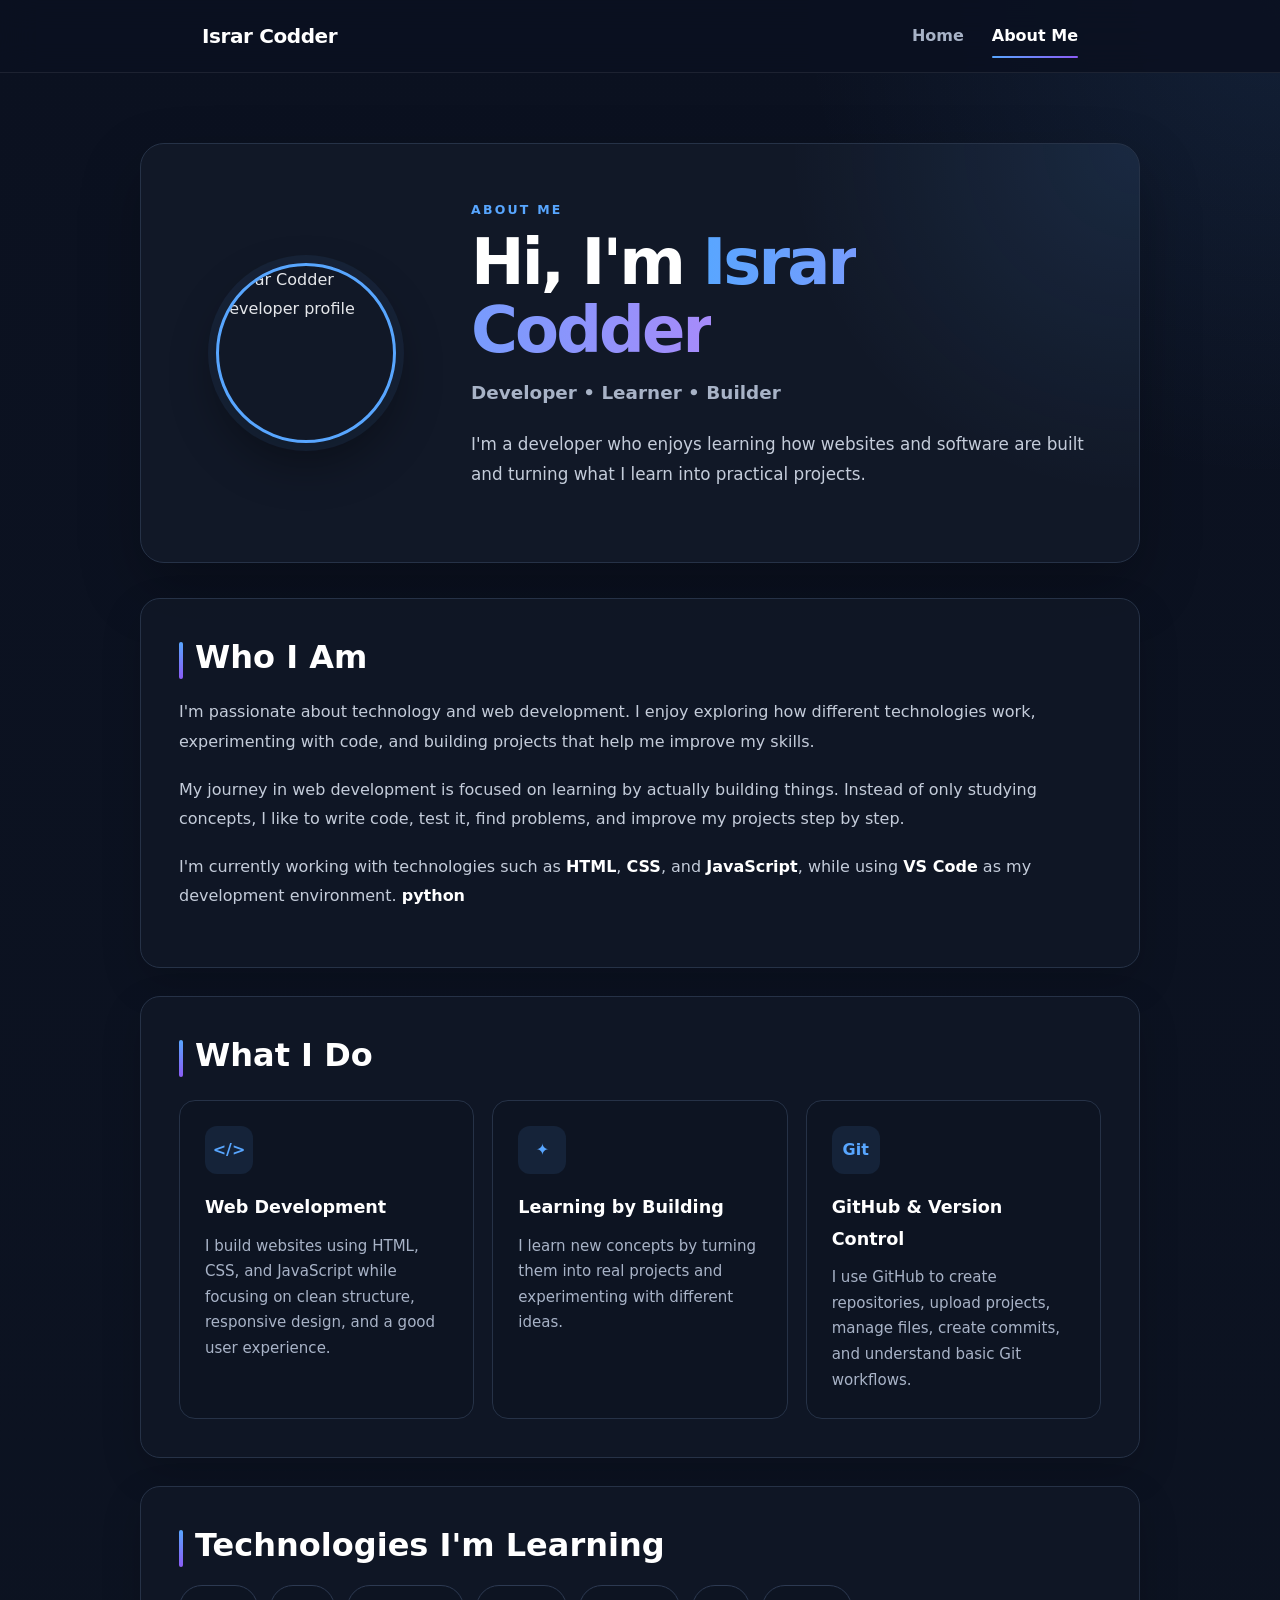
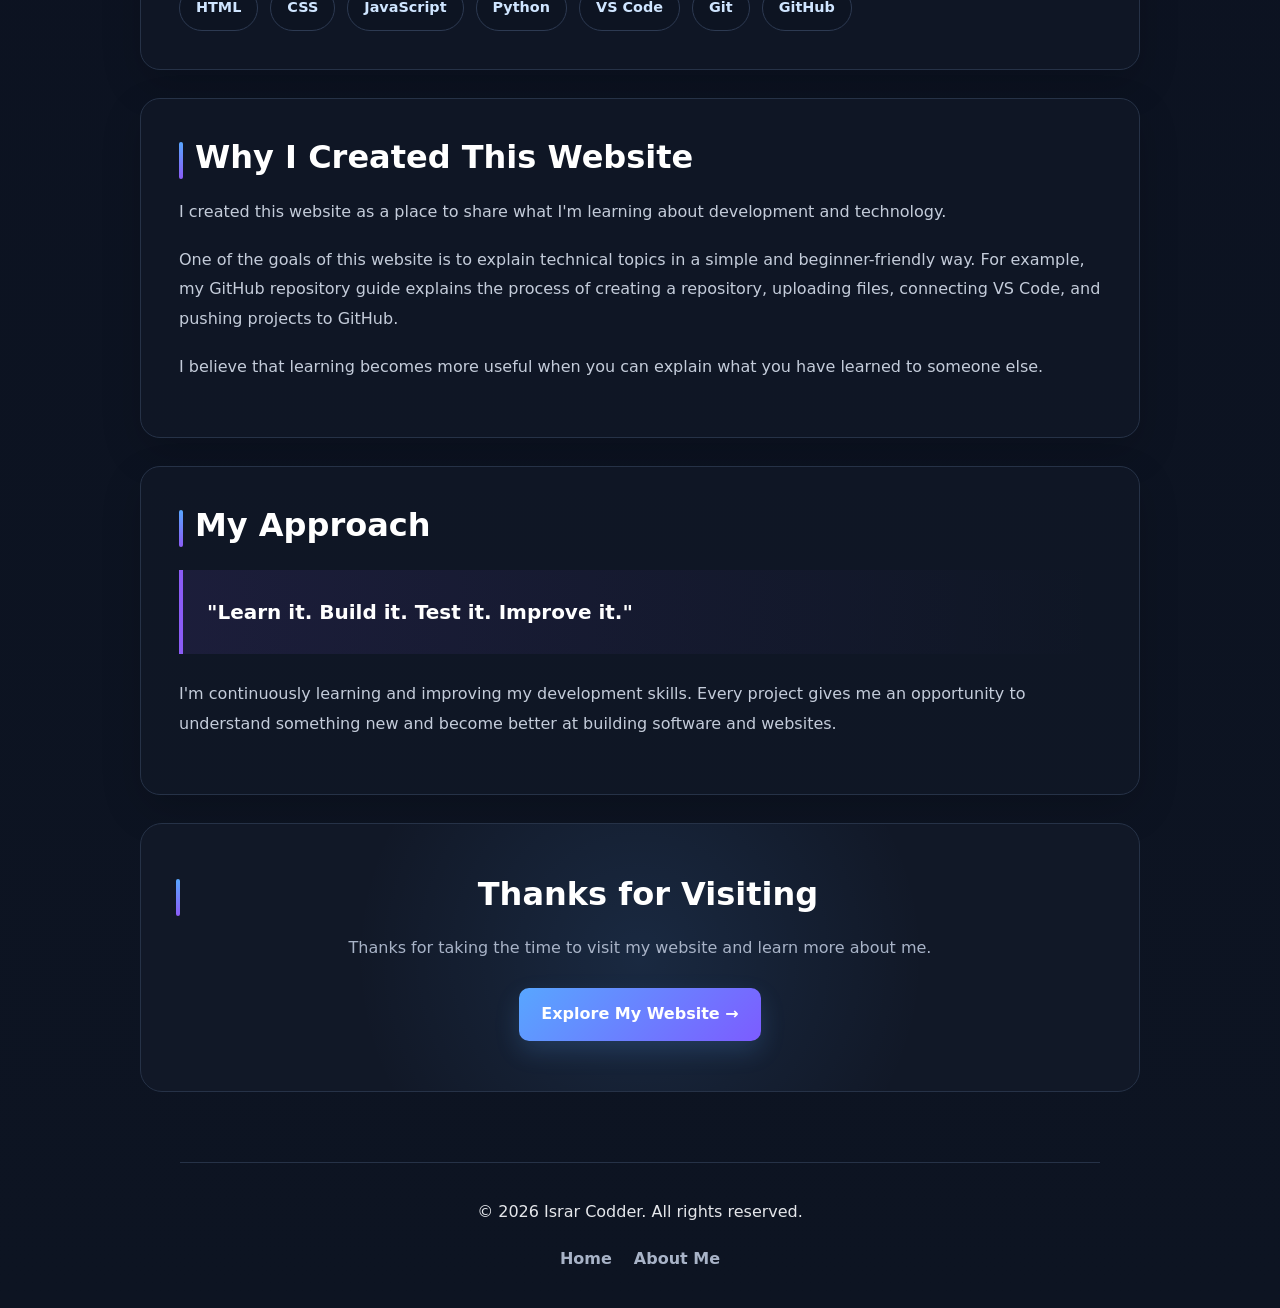
==== about.html @ b058d120 "Add files via upload" ====
<!DOCTYPE html>
<html lang="en">

<head>
    <meta charset="UTF-8">
    <meta name="viewport" content="width=device-width, initial-scale=1.0">

    <title>About Me - Israr Codder</title>

    <meta name="description"
        content="Learn more about Israr Codder, a developer learning and building websites with HTML, CSS, JavaScript, VS Code, and GitHub.">

    <meta name="author" content="Israr Codder">

    <meta name="robots" content="index, follow">

    <link rel="icon" type="image/png" href="favicon.png.png">

    <link rel="stylesheet" href="style.css">
</head>


<body>

    <!-- Navigation -->

    <header class="about-header">

        <nav class="about-nav" aria-label="Main navigation">

            <a href="index.html" class="nav-logo">
                Israr Codder
            </a>

            <div class="nav-links">

                <a href="index.html">
                    Home
                </a>

                <a href="about.html" class="active">
                    About Me
                </a>

            </div>

        </nav>

    </header>


    <!-- Main Content -->

    <main class="about-main">

        <!-- Hero -->

        <section class="about-hero">

            <div class="about-image-container">

                <img src="favicon.png.png" alt="Israr Codder developer profile" class="about-image" width="180"
                    height="180">

            </div>


            <div class="about-intro">

                <p class="about-label">
                    ABOUT ME
                </p>

                <h1>
                    Hi, I'm <span>Israr Codder</span>
                </h1>

                <p class="about-subtitle">
                    Developer • Learner • Builder
                </p>

                <p class="about-description">
                    I'm a developer who enjoys learning how websites and
                    software are built and turning what I learn into
                    practical projects.
                </p>

            </div>

        </section>


        <!-- About Me -->

        <section class="about-section">

            <h2>
                Who I Am
            </h2>

            <p>
                I'm passionate about technology and web development.
                I enjoy exploring how different technologies work,
                experimenting with code, and building projects that help
                me improve my skills.
            </p>

            <p>
                My journey in web development is focused on learning by
                actually building things. Instead of only studying
                concepts, I like to write code, test it, find problems,
                and improve my projects step by step.
            </p>

            <p>
                I'm currently working with technologies such as
                <strong>HTML</strong>, <strong>CSS</strong>, and
                <strong>JavaScript</strong>, while using
                <strong>VS Code</strong> as my development environment.
                <strong>python</strong>
            </p>

        </section>


        <!-- What I Do -->

        <section class="about-section">

            <h2>
                What I Do
            </h2>

            <div class="about-cards">

                <div class="about-card">

                    <div class="card-icon">
                        &lt;/&gt;
                    </div>

                    <h3>
                        Web Development
                    </h3>

                    <p>
                        I build websites using HTML, CSS, and JavaScript
                        while focusing on clean structure, responsive
                        design, and a good user experience.
                    </p>

                </div>


                <div class="about-card">

                    <div class="card-icon">
                        ✦
                    </div>

                    <h3>
                        Learning by Building
                    </h3>

                    <p>
                        I learn new concepts by turning them into real
                        projects and experimenting with different ideas.
                    </p>

                </div>


                <div class="about-card">

                    <div class="card-icon">
                        Git
                    </div>

                    <h3>
                        GitHub & Version Control
                    </h3>

                    <p>
                        I use GitHub to create repositories, upload
                        projects, manage files, create commits, and
                        understand basic Git workflows.
                    </p>

                </div>

            </div>

        </section>


        <!-- Skills -->

        <section class="about-section">

            <h2>
                Technologies I'm Learning
            </h2>

            <div class="skills">

                <span>HTML</span>

                <span>CSS</span>

                <span>JavaScript</span>

                <span>Python</span>

                <span>VS Code</span>

                <span>Git</span>

                <span>GitHub</span>

            </div>

        </section>


        <!-- Website Purpose -->

        <section class="about-section">

            <h2>
                Why I Created This Website
            </h2>

            <p>
                I created this website as a place to share what I'm
                learning about development and technology.
            </p>

            <p>
                One of the goals of this website is to explain technical
                topics in a simple and beginner-friendly way. For example,
                my GitHub repository guide explains the process of creating
                a repository, uploading files, connecting VS Code, and
                pushing projects to GitHub.
            </p>

            <p>
                I believe that learning becomes more useful when you can
                explain what you have learned to someone else.
            </p>

        </section>


        <!-- Philosophy -->

        <section class="about-section about-philosophy">

            <h2>
                My Approach
            </h2>

            <blockquote>
                "Learn it. Build it. Test it. Improve it."
            </blockquote>

            <p>
                I'm continuously learning and improving my development
                skills. Every project gives me an opportunity to understand
                something new and become better at building software and
                websites.
            </p>

        </section>


        <!-- Contact -->

        <section class="about-contact">

            <h2>
                Thanks for Visiting
            </h2>

            <p>
                Thanks for taking the time to visit my website and learn
                more about me.
            </p>

            <a href="index.html" class="about-button">
                Explore My Website →
            </a>

        </section>

    </main>


    <!-- Footer -->

    <footer class="about-footer">

        <p>
            &copy; 2026 Israr Codder. All rights reserved.
        </p>

        <div>

            <a href="index.html">
                Home
            </a>

            <a href="about.html">
                About Me
            </a>

        </div>

    </footer>


    <script src="script.js" defer></script>

</body>

</html>
---- style.css ----
/* ================================
   Israr Codder - Professional Style
   ================================ */

:root {
    --bg: #0b1120;
    --surface: #111827;
    --surface-2: #172033;
    --text: #e5e7eb;
    --muted: #a8b3c7;
    --heading: #ffffff;
    --accent: #58a6ff;
    --accent-2: #8b5cf6;
    --border: #263247;
    --code-bg: #080d16;
    --shadow: 0 18px 50px rgba(0, 0, 0, 0.22);
    --radius: 16px;
    --max-width: 920px;
}

* {
    box-sizing: border-box;
}

html {
    scroll-behavior: smooth;
    scroll-padding-top: 90px;
}

body {
    margin: 0;
    background:
        radial-gradient(circle at top right, rgba(88, 166, 255, 0.10), transparent 30rem),
        linear-gradient(180deg, #0b1120 0%, #0d1422 100%);
    color: var(--text);
    font-family: Inter, ui-sans-serif, system-ui, -apple-system, BlinkMacSystemFont,
        "Segoe UI", sans-serif;
    line-height: 1.8;
    min-height: 100vh;
}

/* Accessibility */
a:focus-visible,
button:focus-visible {
    outline: 3px solid var(--accent);
    outline-offset: 4px;
    border-radius: 6px;
}

body > a:first-child {
    position: fixed;
    top: -60px;
    left: 16px;
    z-index: 9999;
    padding: 10px 16px;
    background: var(--accent);
    color: #06101e;
    font-weight: 800;
    text-decoration: none;
    transition: top 0.2s ease;
}

body > a:first-child:focus {
    top: 16px;
}

/* Header */
header {
    position: sticky;
    top: 0;
    z-index: 1000;
    background: rgba(11, 17, 32, 0.82);
    border-bottom: 1px solid rgba(255, 255, 255, 0.08);
    backdrop-filter: blur(18px);
    -webkit-backdrop-filter: blur(18px);
}

header nav {
    max-width: var(--max-width);
    min-height: 74px;
    margin: auto;
    padding: 10px 22px;
}

header nav ul {
    display: flex;
    align-items: center;
    justify-content: flex-start;
    gap: 24px;
    margin: 0;
    padding: 0;
    list-style: none;
}

header nav li {
    margin: 0;
}

header nav a,
footer a {
    color: var(--text);
    text-decoration: none;
    font-weight: 700;
    transition: color 0.2s ease, transform 0.2s ease;
}

header nav a:hover,
footer a:hover {
    color: var(--accent);
}

header nav img {
    width: 52px;
    height: 52px;
    margin-left: auto;
    border-radius: 50%;
    object-fit: cover;
    border: 2px solid rgba(88, 166, 255, 0.65);
    box-shadow: 0 0 0 5px rgba(88, 166, 255, 0.08);
}

/* Main */
main {
    width: min(calc(100% - 32px), var(--max-width));
    margin: 48px auto 80px;
}

article {
    background: rgba(17, 24, 39, 0.82);
    border: 1px solid var(--border);
    border-radius: 22px;
    padding: clamp(24px, 5vw, 58px);
    box-shadow: var(--shadow);
}

article > h1 {
    margin-top: 0;
    font-size: clamp(2.1rem, 6vw, 4rem);
    line-height: 1.08;
    letter-spacing: -0.04em;
    color: var(--heading);
    background: linear-gradient(90deg, #fff, #8ec5ff);
    -webkit-background-clip: text;
    background-clip: text;
    color: transparent;
}

h2 {
    position: relative;
    margin-top: 56px;
    margin-bottom: 18px;
    padding-left: 16px;
    color: var(--heading);
    font-size: clamp(1.45rem, 3vw, 2rem);
    line-height: 1.25;
}

h2::before {
    content: "";
    position: absolute;
    left: 0;
    top: 0.15em;
    width: 4px;
    height: 1.15em;
    border-radius: 10px;
    background: linear-gradient(180deg, var(--accent), var(--accent-2));
}

h3,
h4 {
    color: var(--heading);
}

p {
    margin: 0 0 18px;
    color: var(--text);
}

article > p:first-of-type {
    color: var(--muted);
    font-size: 1.08rem;
}

/* Lists */
ol,
ul {
    padding-left: 28px;
}

li {
    margin: 8px 0;
}

li::marker {
    color: var(--accent);
    font-weight: 800;
}

/* Links */
article a {
    color: var(--accent);
    text-underline-offset: 4px;
}

article a:hover {
    color: #9acbff;
}

/* Code */
pre {
    overflow-x: auto;
    margin: 22px 0;
    padding: 20px;
    background: var(--code-bg);
    color: #dbeafe;
    border: 1px solid var(--border);
    border-left: 4px solid var(--accent);
    border-radius: 12px;
    box-shadow: inset 0 1px 0 rgba(255,255,255,0.03);
}

pre code {
    font-family: "Cascadia Code", "SFMono-Regular", Consolas, monospace;
    font-size: 0.94rem;
    line-height: 1.7;
}

code {
    padding: 2px 6px;
    border-radius: 6px;
    background: rgba(88, 166, 255, 0.10);
    color: #b9dcff;
    font-family: "Cascadia Code", Consolas, monospace;
}

blockquote {
    margin: 22px 0;
    padding: 16px 20px;
    border-left: 4px solid var(--accent-2);
    background: var(--surface-2);
    border-radius: 0 12px 12px 0;
    color: var(--muted);
}

/* Footer */
footer {
    max-width: var(--max-width);
    margin: 0 auto;
    padding: 30px 22px 45px;
    color: var(--muted);
    text-align: center;
    border-top: 1px solid var(--border);
}

footer nav {
    display: flex;
    justify-content: center;
    gap: 22px;
    margin-top: 10px;
}

/* Scroll progress bar */
#reading-progress {
    position: fixed;
    top: 0;
    left: 0;
    z-index: 2000;
    width: 0;
    height: 3px;
    background: linear-gradient(90deg, var(--accent), var(--accent-2));
    transition: width 0.08s linear;
}

/* Back-to-top button */
#back-to-top {
    position: fixed;
    right: 22px;
    bottom: 22px;
    z-index: 900;
    width: 46px;
    height: 46px;
    border: 1px solid var(--border);
    border-radius: 50%;
    background: var(--surface);
    color: var(--text);
    cursor: pointer;
    opacity: 0;
    visibility: hidden;
    transform: translateY(12px);
    transition: opacity 0.25s ease, transform 0.25s ease, visibility 0.25s ease;
    box-shadow: var(--shadow);
}

#back-to-top.show {
    opacity: 1;
    visibility: visible;
    transform: translateY(0);
}

#back-to-top:hover {
    background: var(--surface-2);
    color: var(--accent);
}

/* Mobile */
@media (max-width: 700px) {
    header nav {
        padding: 10px 16px;
    }

    header nav ul {
        gap: 16px;
    }

    header nav img {
        width: 44px;
        height: 44px;
    }

    main {
        width: min(calc(100% - 20px), var(--max-width));
        margin-top: 24px;
    }

    article {
        padding: 22px 18px;
        border-radius: 16px;
    }

    article > h1 {
        font-size: 2.2rem;
    }

    h2 {
        margin-top: 42px;
    }

    pre {
        padding: 14px;
        border-radius: 10px;
    }
}

/* Reduced motion accessibility */
@media (prefers-reduced-motion: reduce) {
    html {
        scroll-behavior: auto;
    }

    *,
    *::before,
    *::after {
        animation-duration: 0.01ms !important;
        animation-iteration-count: 1 !important;
        transition-duration: 0.01ms !important;
    }
}


/* Animation helpers added by JavaScript */
article h2 {
    opacity: 0;
    transform: translateY(18px);
    transition: opacity 0.65s ease, transform 0.65s ease;
}

article h2.section-visible {
    opacity: 1;
    transform: translateY(0);
}

pre {
    position: relative;
}

.copy-code {
    position: absolute;
    top: 10px;
    right: 10px;
    padding: 6px 10px;
    border: 1px solid var(--border);
    border-radius: 7px;
    background: var(--surface);
    color: var(--muted);
    font: 600 0.78rem system-ui, sans-serif;
    cursor: pointer;
    transition: background 0.2s ease, color 0.2s ease;
}

.copy-code:hover {
    background: var(--surface-2);
    color: var(--accent);
}

@media (max-width: 700px) {
    .copy-code {
        position: sticky;
        float: right;
        margin-bottom: 8px;
    }
}


/* =========================================
   ABOUT ME PAGE
   ========================================= */

.about-header {
    position: sticky;
    top: 0;
    z-index: 1000;

    background: rgba(11, 17, 32, 0.88);

    border-bottom: 1px solid rgba(255, 255, 255, 0.08);

    backdrop-filter: blur(18px);
    -webkit-backdrop-filter: blur(18px);
}


.about-nav {
    width: min(calc(100% - 32px), 1100px);

    min-height: 72px;

    margin: auto;

    display: flex;

    align-items: center;

    justify-content: space-between;
}


.nav-logo {
    color: #ffffff;

    text-decoration: none;

    font-size: 1.25rem;

    font-weight: 800;

    letter-spacing: -0.02em;
}


.nav-logo:hover {
    color: #58a6ff;
}


.nav-links {
    display: flex;

    align-items: center;

    gap: 28px;
}


.nav-links a {
    position: relative;

    color: #a8b3c7;

    text-decoration: none;

    font-weight: 600;

    transition:
        color 0.25s ease;
}


.nav-links a:hover,
.nav-links a.active {
    color: #ffffff;
}


.nav-links a.active::after {
    content: "";

    position: absolute;

    left: 0;
    right: 0;

    bottom: -8px;

    height: 2px;

    border-radius: 10px;

    background: linear-gradient(
        90deg,
        #58a6ff,
        #8b5cf6
    );
}


/* =========================================
   ABOUT MAIN
   ========================================= */

.about-main {
    width: min(calc(100% - 32px), 1000px);

    margin: 0 auto;

    padding: 70px 0;
}


/* =========================================
   HERO
   ========================================= */

.about-hero {
    display: grid;

    grid-template-columns: 220px 1fr;

    align-items: center;

    gap: 55px;

    padding: 55px;

    margin-bottom: 35px;

    background:
        radial-gradient(
            circle at top right,
            rgba(88, 166, 255, 0.12),
            transparent 350px
        ),
        #111827;

    border: 1px solid #263247;

    border-radius: 24px;

    box-shadow:
        0 25px 60px rgba(0, 0, 0, 0.25);
}


.about-image-container {
    display: flex;

    justify-content: center;
}


.about-image {
    width: 180px;

    height: 180px;

    object-fit: cover;

    border-radius: 50%;

    border: 3px solid #58a6ff;

    box-shadow:
        0 0 0 8px rgba(88, 166, 255, 0.08),
        0 20px 45px rgba(0, 0, 0, 0.35);

    transition:
        transform 0.35s ease,
        box-shadow 0.35s ease;
}


.about-image:hover {
    transform: translateY(-7px) scale(1.03);

    box-shadow:
        0 0 0 12px rgba(88, 166, 255, 0.08),
        0 25px 55px rgba(0, 0, 0, 0.4);
}


.about-label {
    margin-bottom: 8px;

    color: #58a6ff;

    font-size: 0.78rem;

    font-weight: 800;

    letter-spacing: 0.18em;
}


.about-intro h1 {
    margin: 0 0 12px;

    color: #ffffff;

    font-size: clamp(2.4rem, 6vw, 4rem);

    line-height: 1.05;

    letter-spacing: -0.045em;
}


.about-intro h1 span {
    background: linear-gradient(
        90deg,
        #58a6ff,
        #a78bfa
    );

    -webkit-background-clip: text;

    background-clip: text;

    color: transparent;
}


.about-subtitle {
    margin-bottom: 20px;

    color: #a8b3c7;

    font-size: 1.15rem;

    font-weight: 700;
}


.about-description {
    max-width: 650px;

    color: #c4ccda;

    font-size: 1.05rem;
}


/* =========================================
   SECTIONS
   ========================================= */

.about-section {
    margin-top: 28px;

    padding: 38px;

    background: rgba(17, 24, 39, 0.82);

    border: 1px solid #263247;

    border-radius: 20px;

    box-shadow: 0 15px 40px rgba(0, 0, 0, 0.16);
}


.about-section h2,
.about-contact h2 {
    margin-top: 0;

    margin-bottom: 20px;

    color: #ffffff;

    font-size: clamp(1.5rem, 4vw, 2rem);
}


.about-section p {
    color: #c4ccda;

    line-height: 1.85;
}


.about-section strong {
    color: #ffffff;
}


/* =========================================
   CARDS
   ========================================= */

.about-cards {
    display: grid;

    grid-template-columns:
        repeat(3, 1fr);

    gap: 18px;

    margin-top: 25px;
}


.about-card {
    padding: 25px;

    background: #0d1422;

    border: 1px solid #263247;

    border-radius: 16px;

    transition:
        transform 0.3s ease,
        border-color 0.3s ease,
        box-shadow 0.3s ease;
}


.about-card:hover {
    transform: translateY(-7px);

    border-color: #58a6ff;

    box-shadow:
        0 15px 35px rgba(0, 0, 0, 0.25);
}


.card-icon {
    width: 48px;

    height: 48px;

    display: flex;

    align-items: center;

    justify-content: center;

    margin-bottom: 18px;

    border-radius: 12px;

    background: rgba(88, 166, 255, 0.10);

    color: #58a6ff;

    font-weight: 800;
}


.about-card h3 {
    margin-bottom: 10px;

    color: #ffffff;

    font-size: 1.1rem;
}


.about-card p {
    margin: 0;

    color: #a8b3c7;

    font-size: 0.94rem;

    line-height: 1.7;
}


/* =========================================
   SKILLS
   ========================================= */

.skills {
    display: flex;

    flex-wrap: wrap;

    gap: 12px;

    margin-top: 20px;
}


.skills span {
    padding: 9px 16px;

    border: 1px solid #2d3a52;

    border-radius: 999px;

    background: #0d1422;

    color: #cfe5ff;

    font-size: 0.9rem;

    font-weight: 700;

    transition:
        transform 0.25s ease,
        border-color 0.25s ease,
        background 0.25s ease;
}


.skills span:hover {
    transform: translateY(-3px);

    border-color: #58a6ff;

    background: rgba(88, 166, 255, 0.08);
}


/* =========================================
   PHILOSOPHY
   ========================================= */

.about-philosophy blockquote {
    margin: 25px 0;

    padding: 24px;

    border-left: 4px solid #8b5cf6;

    border-radius: 0 14px 14px 0;

    background:
        linear-gradient(
            90deg,
            rgba(139, 92, 246, 0.10),
            transparent
        );

    color: #ffffff;

    font-size: 1.25rem;

    font-weight: 700;
}


/* =========================================
   CONTACT / FINAL SECTION
   ========================================= */

.about-contact {
    margin-top: 28px;

    padding: 50px 35px;

    text-align: center;

    background:
        radial-gradient(
            circle at center,
            rgba(88, 166, 255, 0.12),
            transparent 55%
        ),
        #111827;

    border: 1px solid #263247;

    border-radius: 22px;
}


.about-contact p {
    max-width: 600px;

    margin: 0 auto 25px;

    color: #a8b3c7;
}


.about-button {
    display: inline-block;

    padding: 12px 22px;

    border-radius: 10px;

    background: linear-gradient(
        135deg,
        #58a6ff,
        #7c5cff
    );

    color: #ffffff;

    text-decoration: none;

    font-weight: 800;

    box-shadow:
        0 10px 25px rgba(88, 166, 255, 0.18);

    transition:
        transform 0.25s ease,
        box-shadow 0.25s ease;
}


.about-button:hover {
    transform: translateY(-3px);

    box-shadow:
        0 15px 35px rgba(88, 166, 255, 0.25);
}


/* =========================================
   FOOTER
   ========================================= */

.about-footer {
    padding: 35px 20px;

    text-align: center;

    color: #7f8ba3;

    border-top: 1px solid #263247;
}


.about-footer div {
    display: flex;

    justify-content: center;

    gap: 22px;

    margin-top: 10px;
}


.about-footer a {
    color: #a8b3c7;

    text-decoration: none;

    font-weight: 600;
}


.about-footer a:hover {
    color: #58a6ff;
}


/* =========================================
   MOBILE RESPONSIVE
   ========================================= */

@media (max-width: 800px) {

    .about-main {
        padding: 35px 0;
    }


    .about-hero {
        grid-template-columns: 1fr;

        text-align: center;

        gap: 30px;

        padding: 35px 25px;
    }


    .about-description {
        margin-left: auto;
        margin-right: auto;
    }


    .about-cards {
        grid-template-columns: 1fr;
    }


    .about-section {
        padding: 28px 22px;
    }

}


@media (max-width: 500px) {

    .about-nav {
        width: calc(100% - 24px);

        min-height: 64px;
    }


    .nav-logo {
        font-size: 1rem;
    }


    .nav-links {
        gap: 14px;

        font-size: 0.88rem;
    }


    .about-main {
        width: calc(100% - 20px);
    }


    .about-intro h1 {
        font-size: 2.35rem;
    }


    .about-image {
        width: 145px;

        height: 145px;
    }


    .about-contact {
        padding: 35px 20px;
    }

}
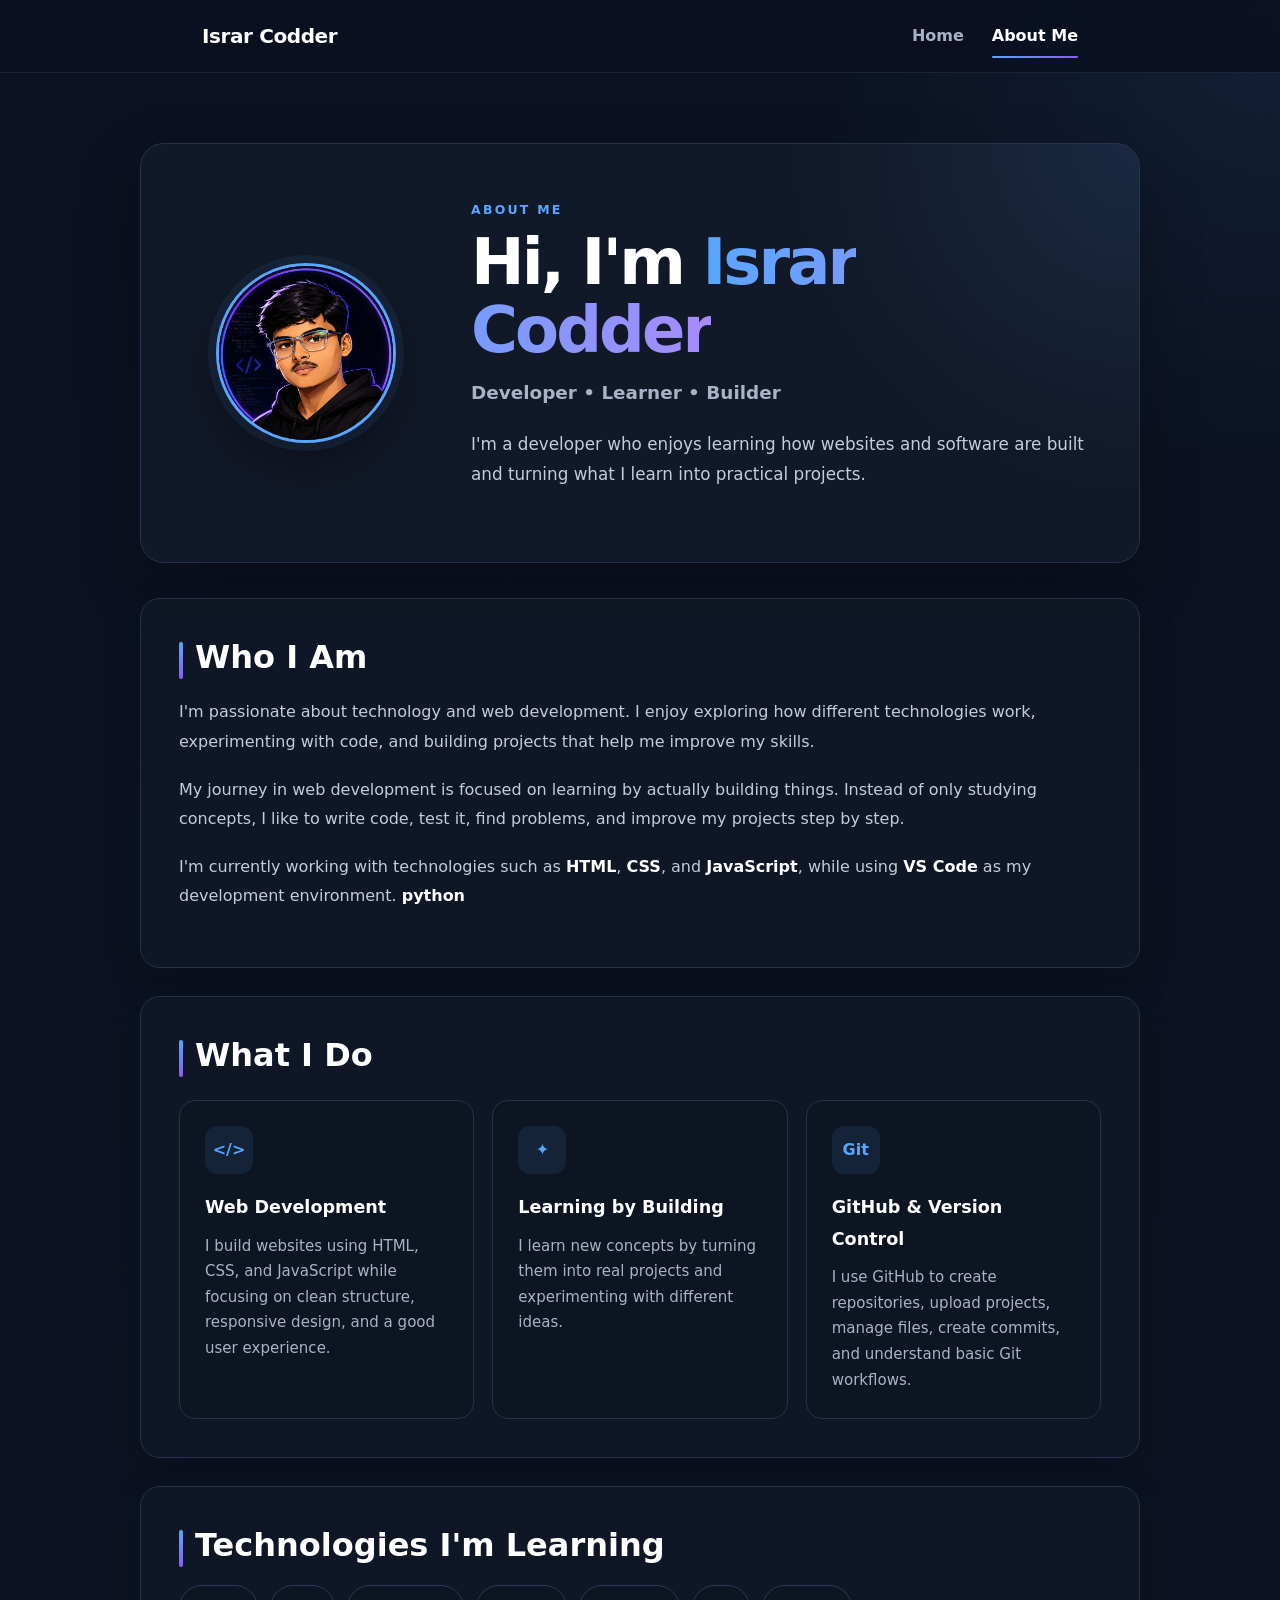
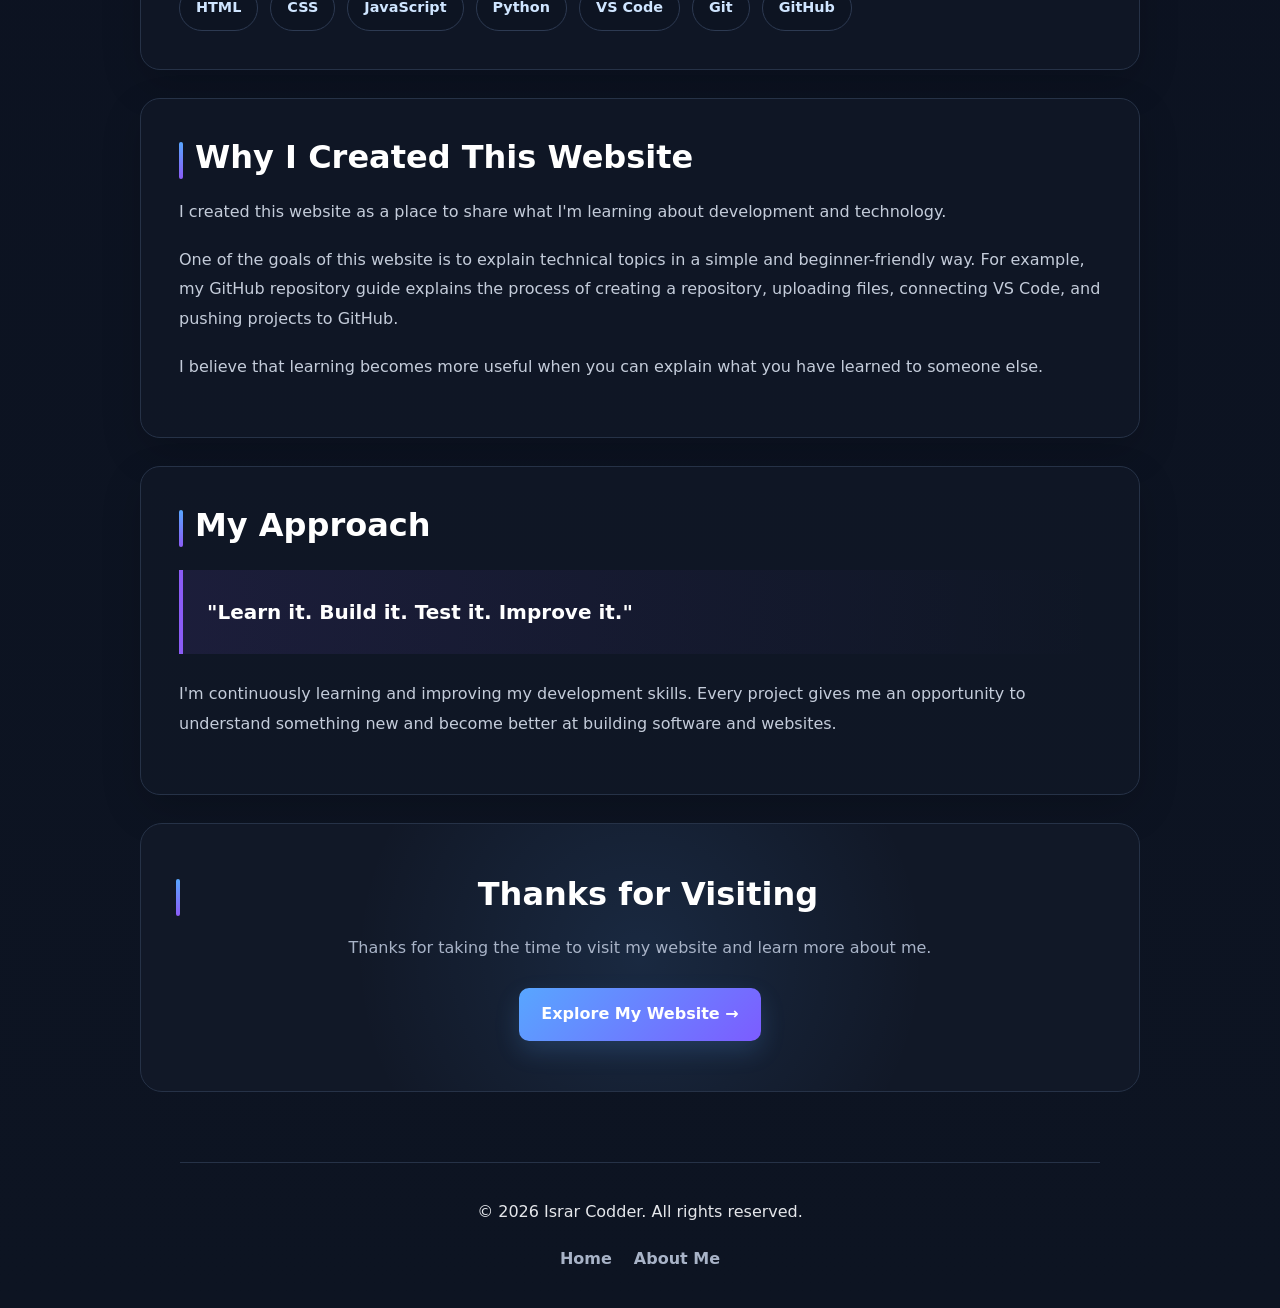
==== commit 61e9424c: "Update about.html" ====
--- a/about.html
+++ b/about.html
@@ -59,7 +59,7 @@
 
             <div class="about-image-container">
 
-                <img src="favicon.png.png" alt="Israr Codder developer profile" class="about-image" width="180"
+                <img src="favicon.png" alt="Israr Codder developer profile" class="about-image" width="180"
                     height="180">
 
             </div>
@@ -322,4 +322,4 @@
 
 </body>
 
-</html>+</html>
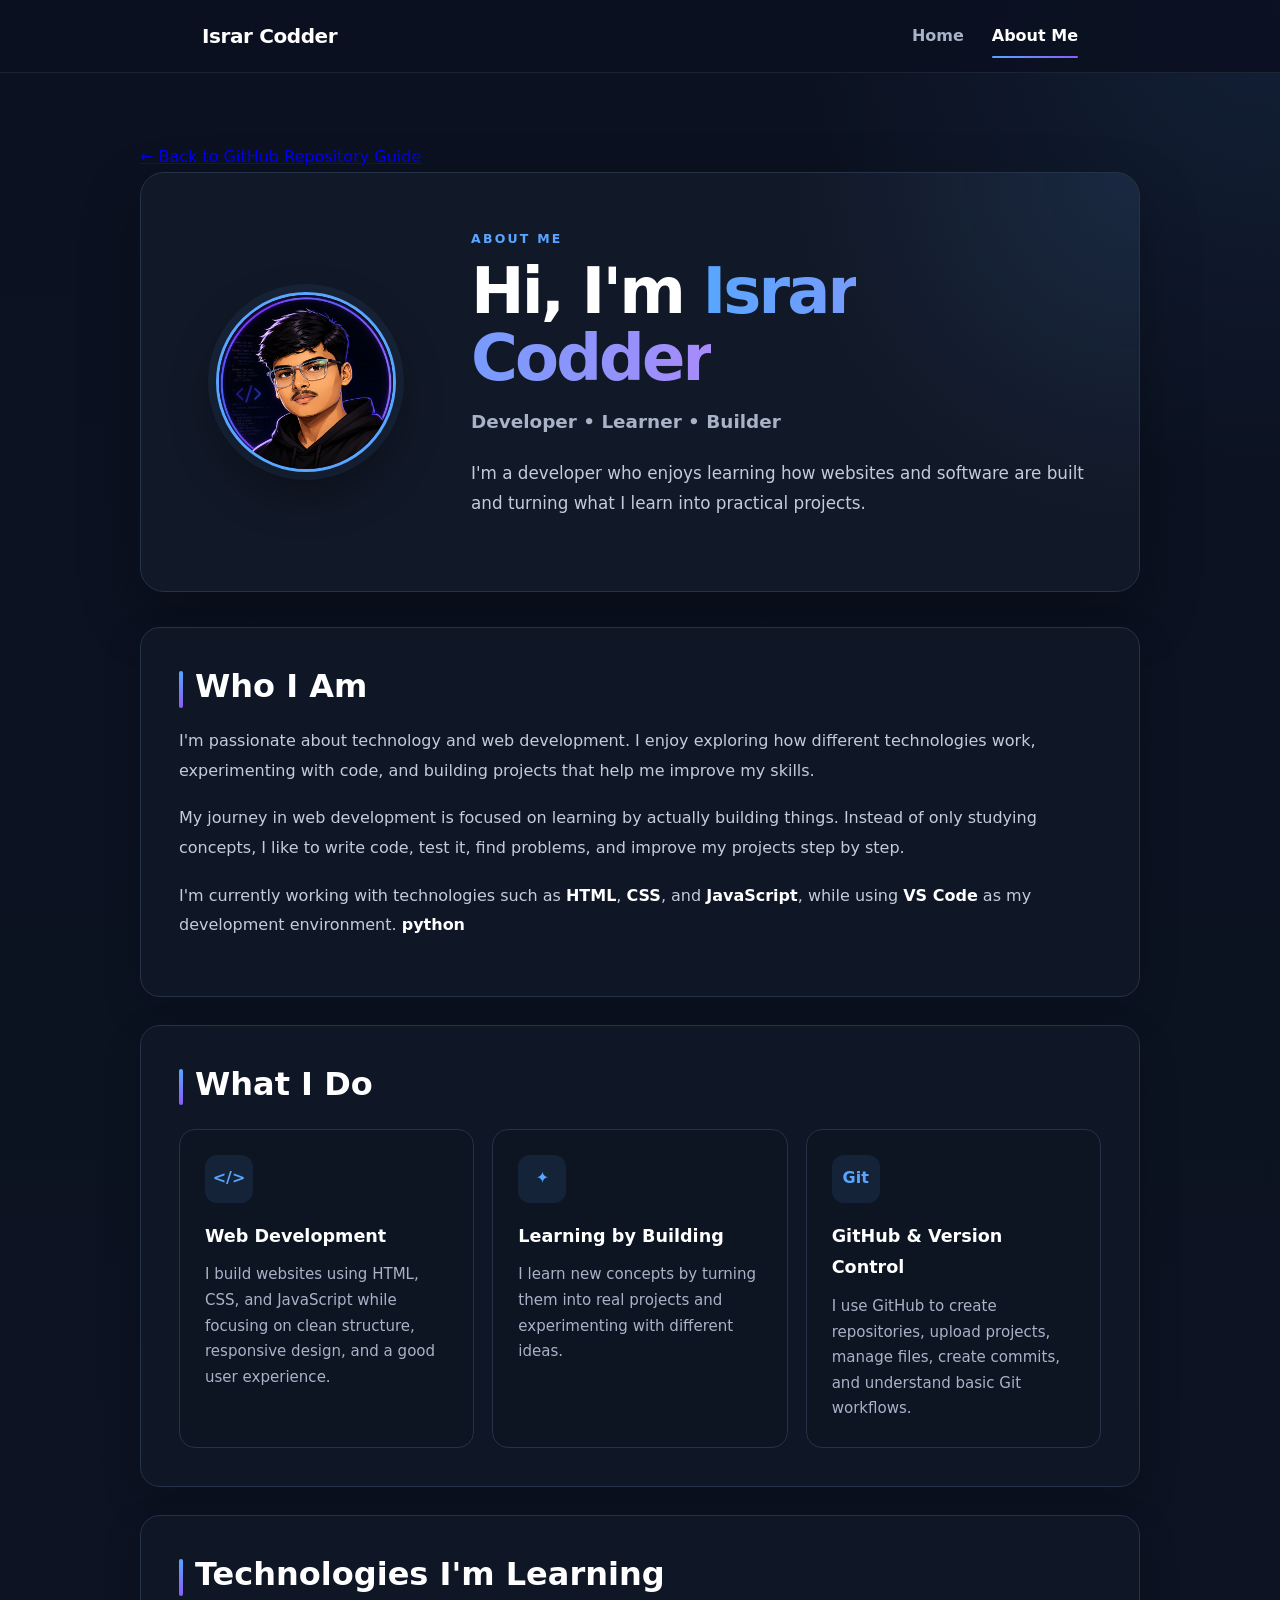
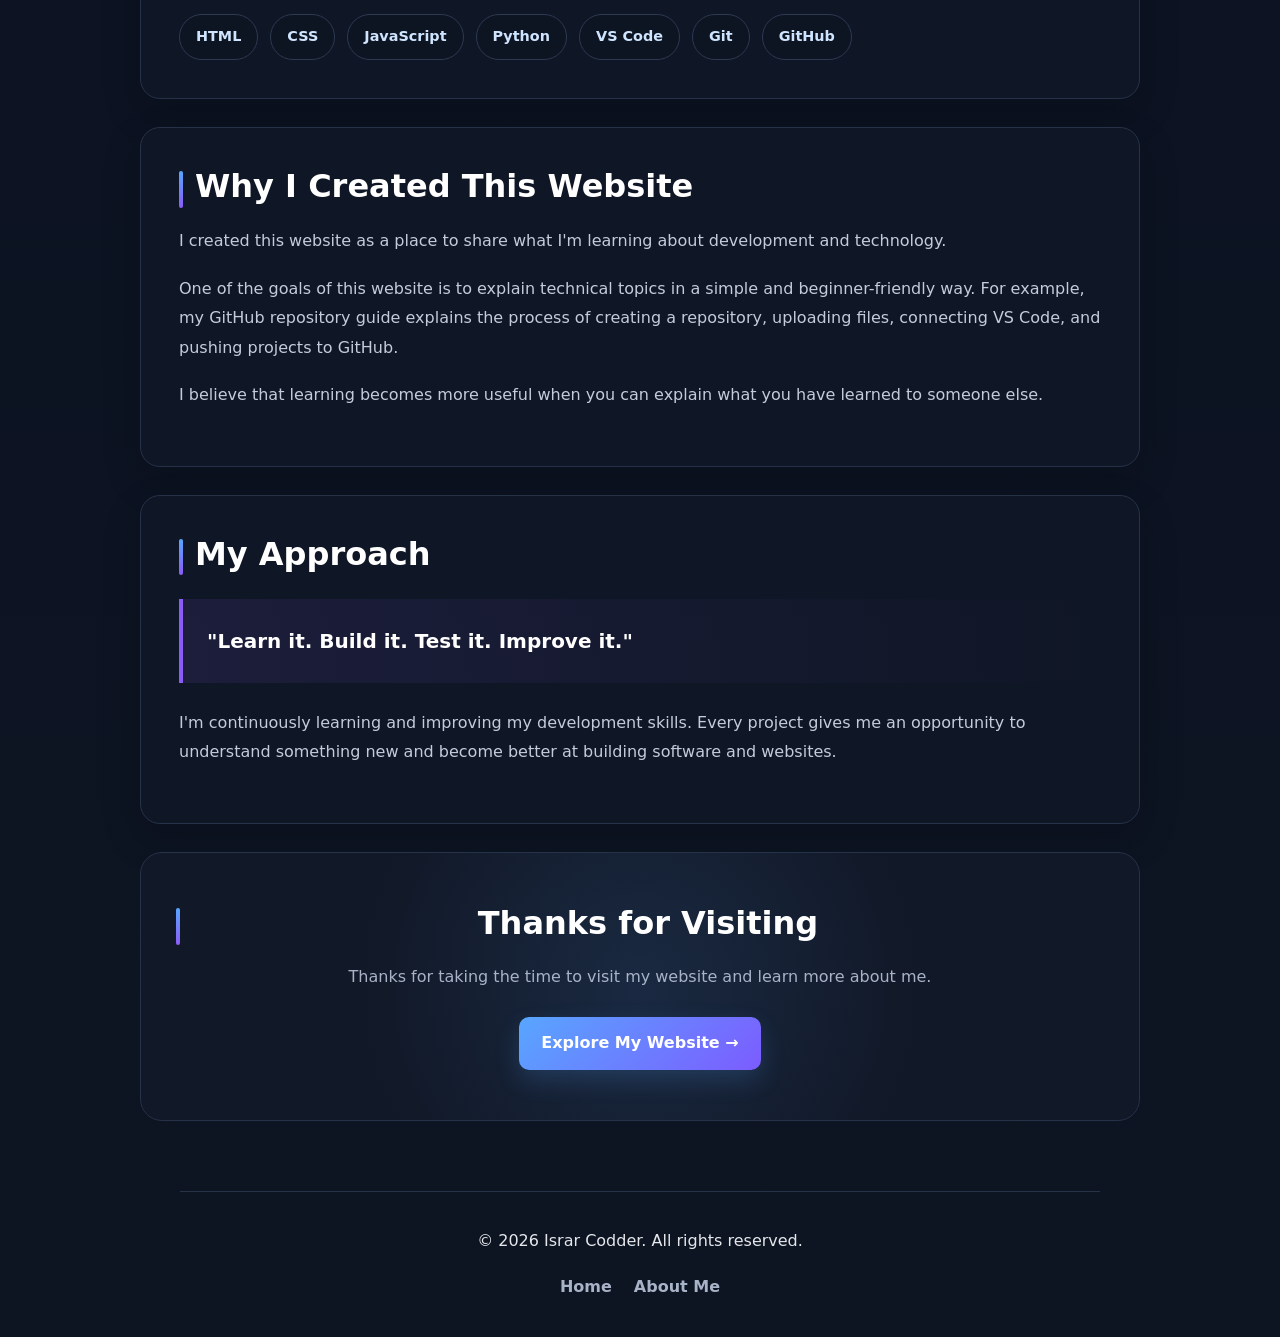
==== commit 91511d02: "Update about.html" ====
--- a/about.html
+++ b/about.html
@@ -14,7 +14,7 @@
 
     <meta name="robots" content="index, follow">
 
-    <link rel="icon" type="image/png" href="favicon.png.png">
+    <link rel="icon" type="image/png" href="favicon.png">
 
     <link rel="stylesheet" href="style.css">
 </head>
@@ -54,6 +54,7 @@
     <main class="about-main">
 
         <!-- Hero -->
+        <a href="index.html">← Back to GitHub Repository Guide</a>
 
         <section class="about-hero">
 
--- a/style.css
+++ b/style.css
@@ -1042,4 +1042,49 @@
         padding: 35px 20px;
     }
 
-}+}
+
+
+/* =========================================
+   FAQ SECTION
+   ========================================= */
+
+.faq {
+    margin-top: 50px;
+    padding: 35px;
+
+    border: 1px solid #263247;
+    border-radius: 20px;
+
+    background: rgba(17, 24, 39, 0.8);
+}
+
+.faq h2 {
+    margin-bottom: 25px;
+}
+
+.faq-item {
+    padding: 20px 0;
+
+    border-bottom: 1px solid #263247;
+}
+
+.faq-item:last-child {
+    border-bottom: none;
+}
+
+.faq-item h3 {
+    margin-bottom: 10px;
+
+    color: #ffffff;
+
+    font-size: 1.1rem;
+}
+
+.faq-item p {
+    margin: 0;
+
+    color: #a8b3c7;
+
+    line-height: 1.7;
+}
